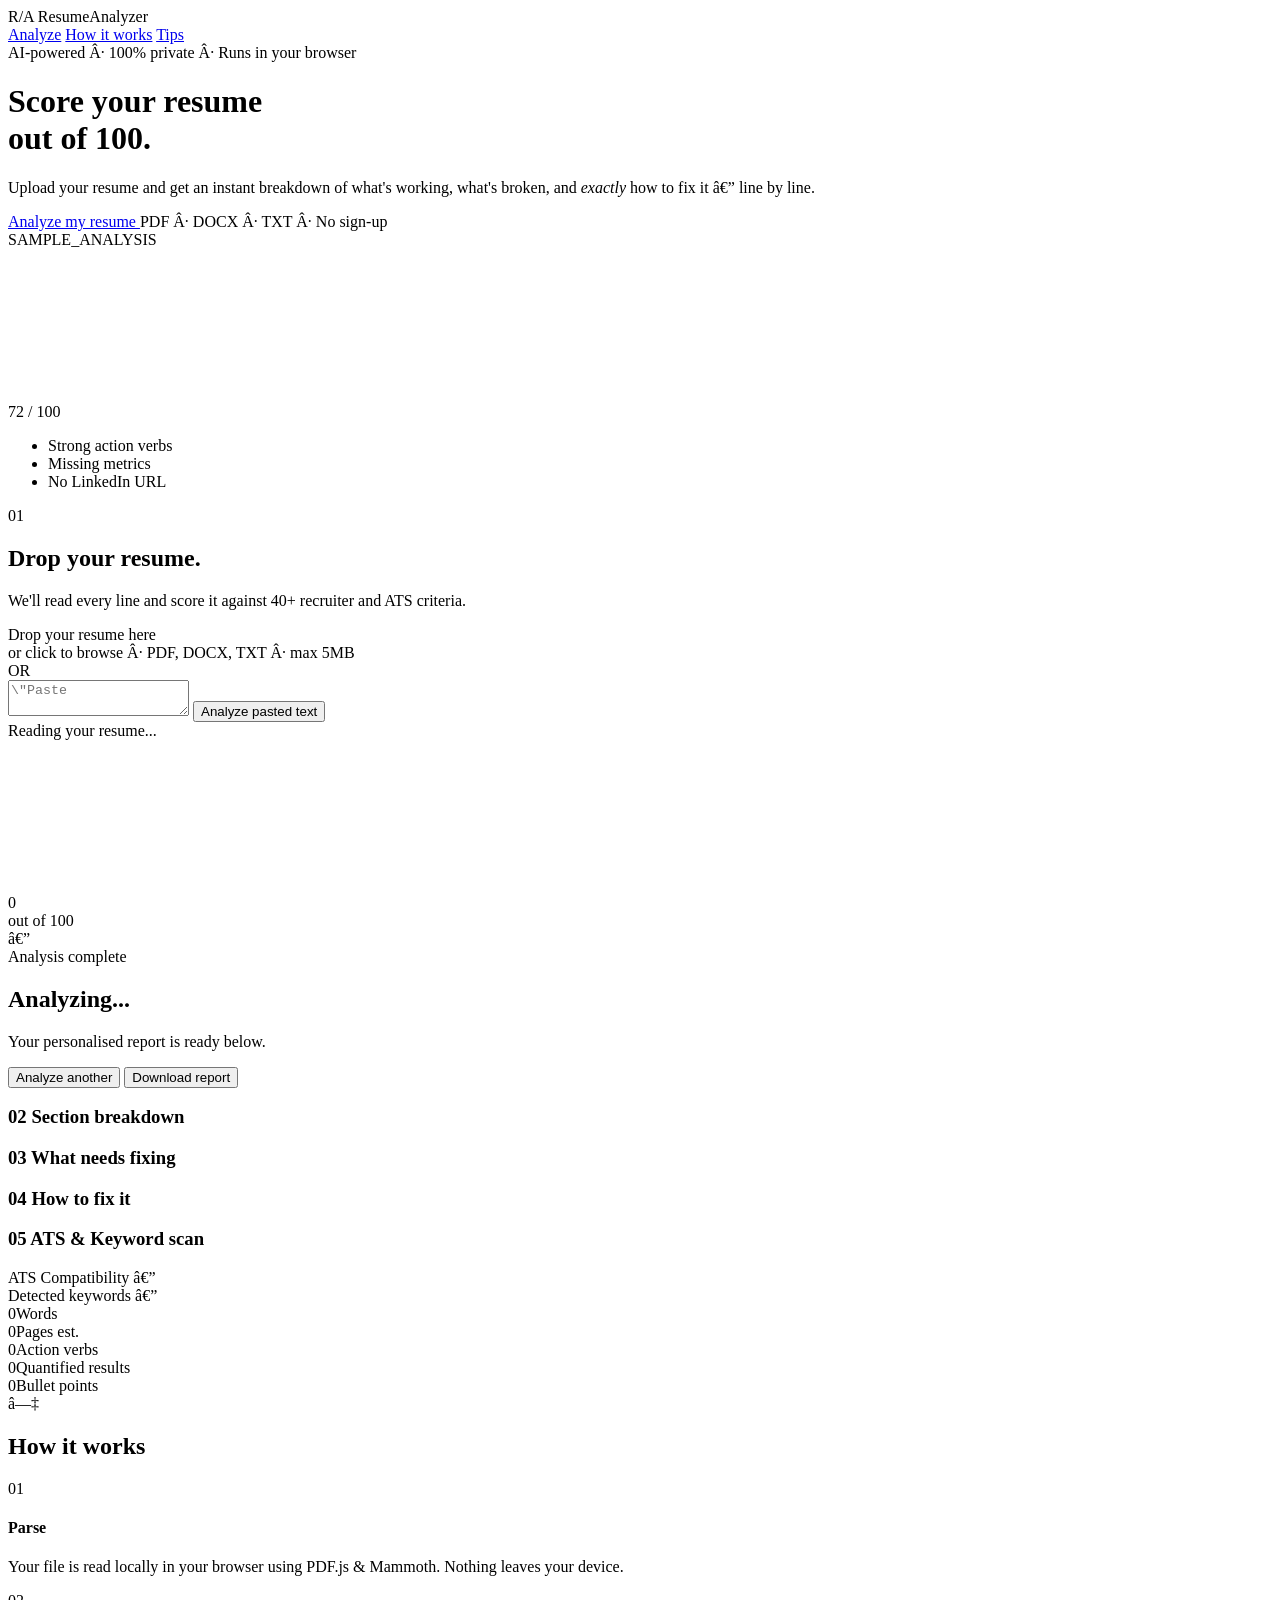
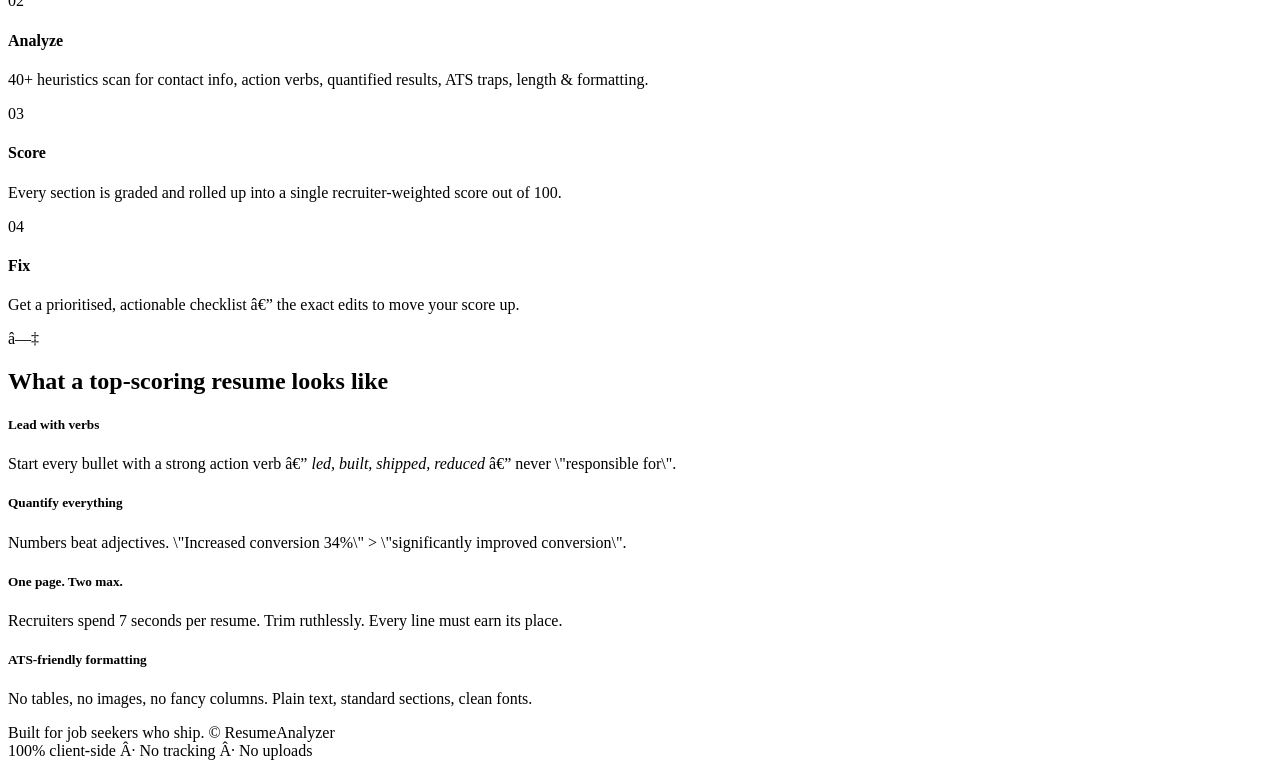
==== resume.html @ bc16a766 "Initial commit" ====
<!DOCTYPE html>
<html lang=\"en\">
<head>
  <meta charset=\"UTF-8\" />
  <meta name=\"viewport\" content=\"width=device-width, initial-scale=1.0\" />
  <title>AI Resume Analyzer — Get Your Score Out of 100</title>
  <link rel=\"stylesheet\" href=\"style.css\" />
  <link href=\"https://fonts.googleapis.com/css2?family=Fraunces:wght@400;600;800;900&family=JetBrains+Mono:wght@400;500&family=Inter:wght@400;500;600;700&display=swap\" rel=\"stylesheet\">
  <link rel=\"stylesheet\" href=\"https://cdnjs.cloudflare.com/ajax/libs/font-awesome/6.5.0/css/all.min.css\" />

  <!-- PDF.js for PDF parsing -->
  <script src=\"https://cdnjs.cloudflare.com/ajax/libs/pdf.js/3.11.174/pdf.min.js\"></script>
  <!-- Mammoth for DOCX parsing -->
  <script src=\"https://cdnjs.cloudflare.com/ajax/libs/mammoth/1.6.0/mammoth.browser.min.js\"></script>
</head>
<body>
  <div class=\"grain\"></div>

  <!-- NAV -->
  <nav class=\"nav\">
    <div class=\"nav-brand\">
      <span class=\"brand-mark\">R/A</span>
      <span class=\"brand-text\">Resume<span class=\"accent\">Analyzer</span></span>
    </div>
    <div class=\"nav-links\">
      <a href=\"#analyzer\">Analyze</a>
      <a href=\"#how\">How it works</a>
      <a href=\"#tips\">Tips</a>
    </div>
  </nav>

  <!-- HERO -->
  <header class=\"hero\">
    <div class=\"hero-left\">
      <div class=\"tag\">
        <span class=\"dot\"></span> AI-powered · 100% private · Runs in your browser
      </div>
      <h1 class=\"hero-title\">
        Score your resume<br/>
        <span class=\"italic\">out of</span> <span class=\"score-glyph\">100</span>.
      </h1>
      <p class=\"hero-sub\">
        Upload your resume and get an instant breakdown of what's working, what's broken,
        and <em>exactly</em> how to fix it — line by line.
      </p>
      <div class=\"hero-cta\">
        <a href=\"#analyzer\" class=\"btn-primary\" data-testid=\"hero-cta-analyze\">
          Analyze my resume <i class=\"fa-solid fa-arrow-right-long\"></i>
        </a>
        <span class=\"cta-meta\">PDF · DOCX · TXT · No sign-up</span>
      </div>
    </div>

    <div class=\"hero-right\">
      <div class=\"score-card\">
        <div class=\"score-card-header\">
          <span>SAMPLE_ANALYSIS</span>
          <span class=\"live-dot\"></span>
        </div>
        <div class=\"score-ring-wrap\">
          <svg viewBox=\"0 0 120 120\" class=\"score-ring-svg\">
            <circle cx=\"60\" cy=\"60\" r=\"52\" class=\"ring-bg\"/>
            <circle cx=\"60\" cy=\"60\" r=\"52\" class=\"ring-fg\" style=\"stroke-dashoffset: 90;\"/>
          </svg>
          <div class=\"score-ring-center\">
            <span class=\"ring-num\">72</span>
            <span class=\"ring-lbl\">/ 100</span>
          </div>
        </div>
        <ul class=\"score-preview\">
          <li><i class=\"fa-solid fa-circle-check ok\"></i> Strong action verbs</li>
          <li><i class=\"fa-solid fa-triangle-exclamation warn\"></i> Missing metrics</li>
          <li><i class=\"fa-solid fa-circle-xmark bad\"></i> No LinkedIn URL</li>
        </ul>
      </div>
    </div>
  </header>

  <!-- ANALYZER -->
  <section id=\"analyzer\" class=\"analyzer\">
    <div class=\"section-head\">
      <span class=\"section-num\">01</span>
      <h2>Drop your resume.</h2>
      <p>We'll read every line and score it against 40+ recruiter and ATS criteria.</p>
    </div>

    <div id=\"uploadCard\" class=\"upload-card\" data-testid=\"upload-card\">
      <input type=\"file\" id=\"fileInput\" accept=\".pdf,.docx,.txt\" hidden data-testid=\"file-input\" />
      <label for=\"fileInput\" class=\"upload-drop\" id=\"dropZone\" data-testid=\"drop-zone\">
        <div class=\"upload-icon\"><i class=\"fa-solid fa-cloud-arrow-up\"></i></div>
        <div class=\"upload-title\">Drop your resume here</div>
        <div class=\"upload-sub\">or <span class=\"link\">click to browse</span> · PDF, DOCX, TXT · max 5MB</div>
      </label>

      <div class=\"or-divider\"><span>OR</span></div>

      <div class=\"paste-area\">
        <textarea id=\"pasteInput\" placeholder=\"Paste your resume text here...\" data-testid=\"paste-input\"></textarea>
        <button id=\"analyzePasteBtn\" class=\"btn-secondary\" data-testid=\"analyze-paste-btn\">
          <i class=\"fa-solid fa-wand-magic-sparkles\"></i> Analyze pasted text
        </button>
      </div>
    </div>

    <!-- LOADING STATE -->
    <div id=\"loadingCard\" class=\"loading-card hidden\" data-testid=\"loading-card\">
      <div class=\"loader-scan\">
        <div class=\"scan-line\"></div>
        <div class=\"scan-doc\">
          <div class=\"doc-line\" style=\"width: 60%\"></div>
          <div class=\"doc-line\" style=\"width: 90%\"></div>
          <div class=\"doc-line\" style=\"width: 75%\"></div>
          <div class=\"doc-line\" style=\"width: 85%\"></div>
          <div class=\"doc-line\" style=\"width: 50%\"></div>
          <div class=\"doc-line\" style=\"width: 70%\"></div>
        </div>
      </div>
      <div class=\"loading-text\" id=\"loadingText\">Reading your resume...</div>
    </div>

    <!-- RESULTS -->
    <div id=\"results\" class=\"results hidden\" data-testid=\"results\">
      <!-- Overall Score -->
      <div class=\"result-hero\">
        <div class=\"big-score-wrap\">
          <svg viewBox=\"0 0 200 200\" class=\"big-score-svg\">
            <circle cx=\"100\" cy=\"100\" r=\"88\" class=\"big-ring-bg\"/>
            <circle cx=\"100\" cy=\"100\" r=\"88\" class=\"big-ring-fg\" id=\"bigRingFg\"/>
          </svg>
          <div class=\"big-score-center\">
            <div class=\"big-score-num\" id=\"overallScore\" data-testid=\"overall-score\">0</div>
            <div class=\"big-score-lbl\">out of 100</div>
            <div class=\"big-score-grade\" id=\"overallGrade\">—</div>
          </div>
        </div>
        <div class=\"result-hero-text\">
          <div class=\"tag alt\"><span class=\"dot\"></span> Analysis complete</div>
          <h2 id=\"verdictTitle\">Analyzing...</h2>
          <p id=\"verdictSub\">Your personalised report is ready below.</p>
          <div class=\"result-actions\">
            <button id=\"restartBtn\" class=\"btn-ghost\" data-testid=\"restart-btn\">
              <i class=\"fa-solid fa-rotate-left\"></i> Analyze another
            </button>
            <button id=\"downloadBtn\" class=\"btn-secondary\" data-testid=\"download-btn\">
              <i class=\"fa-solid fa-download\"></i> Download report
            </button>
          </div>
        </div>
      </div>

      <!-- Section Breakdown -->
      <div class=\"breakdown\">
        <h3 class=\"block-title\"><span class=\"block-num\">02</span> Section breakdown</h3>
        <div class=\"section-grid\" id=\"sectionGrid\" data-testid=\"section-grid\"></div>
      </div>

      <!-- Issues + Fixes -->
      <div class=\"two-col\">
        <div class=\"col-issues\">
          <h3 class=\"block-title\"><span class=\"block-num\">03</span> What needs fixing</h3>
          <div id=\"issuesList\" class=\"issue-list\" data-testid=\"issues-list\"></div>
        </div>
        <div class=\"col-fixes\">
          <h3 class=\"block-title\"><span class=\"block-num\">04</span> How to fix it</h3>
          <div id=\"fixesList\" class=\"fix-list\" data-testid=\"fixes-list\"></div>
        </div>
      </div>

      <!-- Keyword & ATS -->
      <div class=\"ats-block\">
        <h3 class=\"block-title\"><span class=\"block-num\">05</span> ATS &amp; Keyword scan</h3>
        <div class=\"ats-grid\">
          <div class=\"ats-card\">
            <div class=\"ats-card-head\">
              <i class=\"fa-solid fa-robot\"></i>
              <span>ATS Compatibility</span>
              <span class=\"ats-score\" id=\"atsScore\">—</span>
            </div>
            <div id=\"atsList\"></div>
          </div>
          <div class=\"ats-card\">
            <div class=\"ats-card-head\">
              <i class=\"fa-solid fa-key\"></i>
              <span>Detected keywords</span>
              <span class=\"ats-score\" id=\"keywordCount\">—</span>
            </div>
            <div id=\"keywordCloud\" class=\"keyword-cloud\"></div>
          </div>
        </div>
      </div>

      <!-- Stats strip -->
      <div class=\"stats-strip\">
        <div class=\"stat\"><span class=\"stat-num\" id=\"statWords\">0</span><span class=\"stat-lbl\">Words</span></div>
        <div class=\"stat\"><span class=\"stat-num\" id=\"statPages\">0</span><span class=\"stat-lbl\">Pages est.</span></div>
        <div class=\"stat\"><span class=\"stat-num\" id=\"statVerbs\">0</span><span class=\"stat-lbl\">Action verbs</span></div>
        <div class=\"stat\"><span class=\"stat-num\" id=\"statMetrics\">0</span><span class=\"stat-lbl\">Quantified results</span></div>
        <div class=\"stat\"><span class=\"stat-num\" id=\"statBullets\">0</span><span class=\"stat-lbl\">Bullet points</span></div>
      </div>
    </div>
  </section>

  <!-- HOW IT WORKS -->
  <section id=\"how\" class=\"how\">
    <div class=\"section-head\">
      <span class=\"section-num\">◇</span>
      <h2>How it works</h2>
    </div>
    <div class=\"how-grid\">
      <div class=\"how-item\">
        <div class=\"how-num\">01</div>
        <h4>Parse</h4>
        <p>Your file is read locally in your browser using PDF.js &amp; Mammoth. Nothing leaves your device.</p>
      </div>
      <div class=\"how-item\">
        <div class=\"how-num\">02</div>
        <h4>Analyze</h4>
        <p>40+ heuristics scan for contact info, action verbs, quantified results, ATS traps, length &amp; formatting.</p>
      </div>
      <div class=\"how-item\">
        <div class=\"how-num\">03</div>
        <h4>Score</h4>
        <p>Every section is graded and rolled up into a single recruiter-weighted score out of 100.</p>
      </div>
      <div class=\"how-item\">
        <div class=\"how-num\">04</div>
        <h4>Fix</h4>
        <p>Get a prioritised, actionable checklist — the exact edits to move your score up.</p>
      </div>
    </div>
  </section>

  <!-- TIPS -->
  <section id=\"tips\" class=\"tips\">
    <div class=\"section-head\">
      <span class=\"section-num\">◇</span>
      <h2>What a top-scoring resume looks like</h2>
    </div>
    <div class=\"tips-grid\">
      <div class=\"tip\">
        <i class=\"fa-solid fa-bolt\"></i>
        <h5>Lead with verbs</h5>
        <p>Start every bullet with a strong action verb — <em>led, built, shipped, reduced</em> — never \"responsible for\".</p>
      </div>
      <div class=\"tip\">
        <i class=\"fa-solid fa-chart-line\"></i>
        <h5>Quantify everything</h5>
        <p>Numbers beat adjectives. \"Increased conversion 34%\" &gt; \"significantly improved conversion\".</p>
      </div>
      <div class=\"tip\">
        <i class=\"fa-solid fa-ruler-horizontal\"></i>
        <h5>One page. Two max.</h5>
        <p>Recruiters spend 7 seconds per resume. Trim ruthlessly. Every line must earn its place.</p>
      </div>
      <div class=\"tip\">
        <i class=\"fa-solid fa-robot\"></i>
        <h5>ATS-friendly formatting</h5>
        <p>No tables, no images, no fancy columns. Plain text, standard sections, clean fonts.</p>
      </div>
    </div>
  </section>

  <footer class=\"footer\">
    <div>Built for job seekers who ship. &copy; ResumeAnalyzer</div>
    <div class=\"footer-meta\">100% client-side · No tracking · No uploads</div>
  </footer>

  <script src=\"script.js\"></script>
</body>
</html>
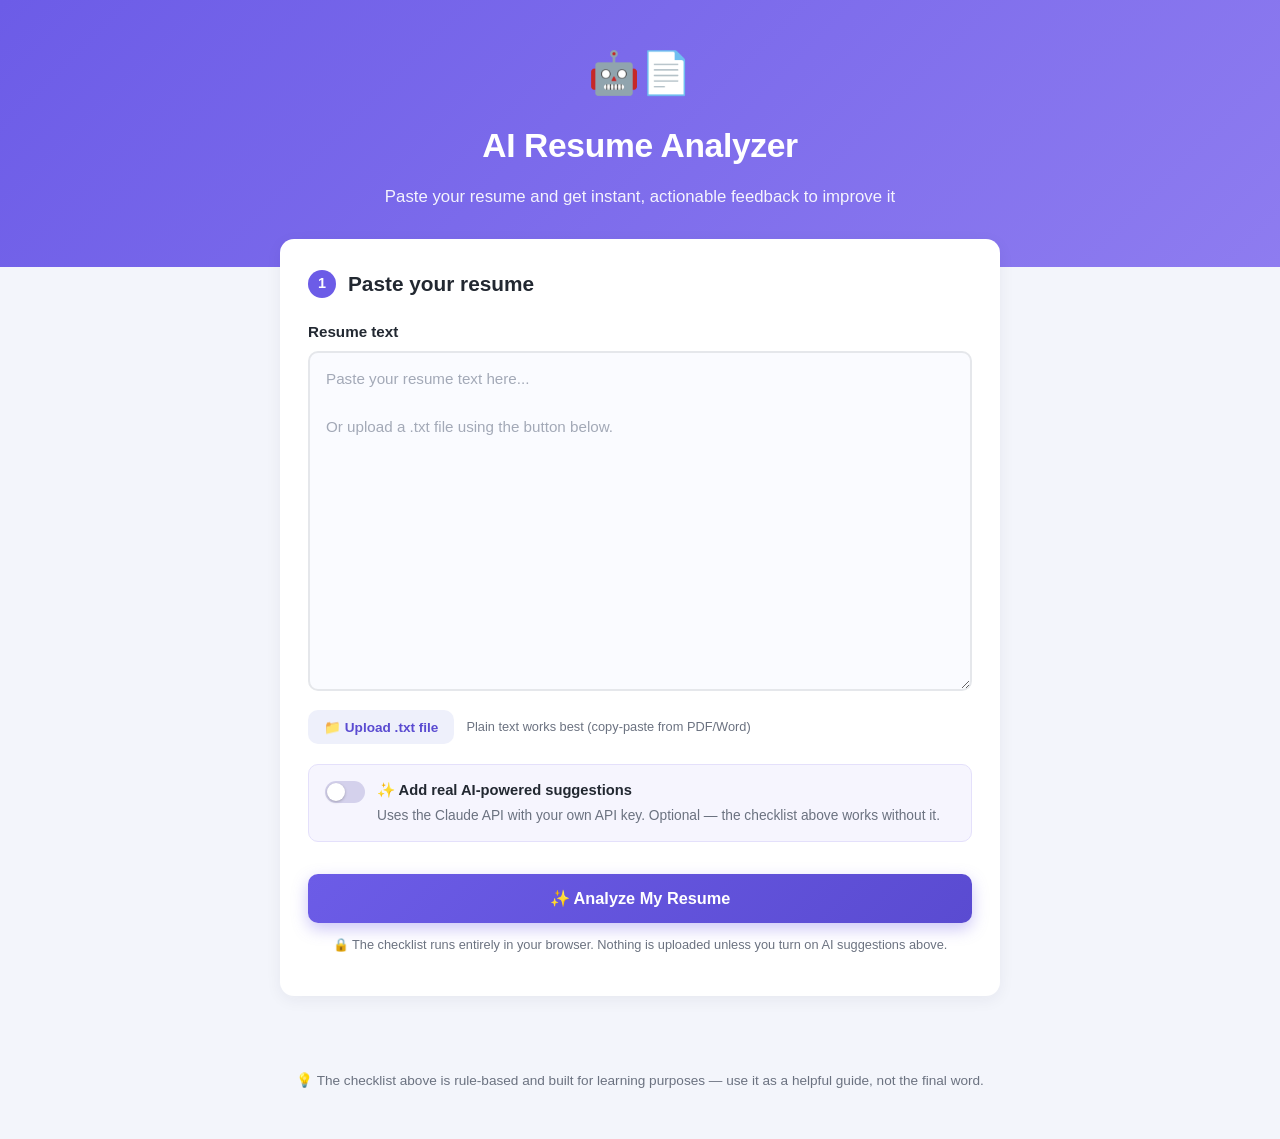
==== commit 7232ab98: "Added project structure" ====
--- a/resume.html
+++ b/resume.html
@@ -1,270 +1,125 @@
 <!DOCTYPE html>
-<html lang=\"en\">
+<html lang="en">
 <head>
-  <meta charset=\"UTF-8\" />
-  <meta name=\"viewport\" content=\"width=device-width, initial-scale=1.0\" />
-  <title>AI Resume Analyzer — Get Your Score Out of 100</title>
-  <link rel=\"stylesheet\" href=\"style.css\" />
-  <link href=\"https://fonts.googleapis.com/css2?family=Fraunces:wght@400;600;800;900&family=JetBrains+Mono:wght@400;500&family=Inter:wght@400;500;600;700&display=swap\" rel=\"stylesheet\">
-  <link rel=\"stylesheet\" href=\"https://cdnjs.cloudflare.com/ajax/libs/font-awesome/6.5.0/css/all.min.css\" />
-
-  <!-- PDF.js for PDF parsing -->
-  <script src=\"https://cdnjs.cloudflare.com/ajax/libs/pdf.js/3.11.174/pdf.min.js\"></script>
-  <!-- Mammoth for DOCX parsing -->
-  <script src=\"https://cdnjs.cloudflare.com/ajax/libs/mammoth/1.6.0/mammoth.browser.min.js\"></script>
+<meta charset="UTF-8">
+<meta name="viewport" content="width=device-width, initial-scale=1.0">
+<title>AI Resume Analyzer</title>
+<link rel="stylesheet" href="resume.css">
 </head>
 <body>
-  <div class=\"grain\"></div>
 
-  <!-- NAV -->
-  <nav class=\"nav\">
-    <div class=\"nav-brand\">
-      <span class=\"brand-mark\">R/A</span>
-      <span class=\"brand-text\">Resume<span class=\"accent\">Analyzer</span></span>
-    </div>
-    <div class=\"nav-links\">
-      <a href=\"#analyzer\">Analyze</a>
-      <a href=\"#how\">How it works</a>
-      <a href=\"#tips\">Tips</a>
-    </div>
-  </nav>
-
-  <!-- HERO -->
-  <header class=\"hero\">
-    <div class=\"hero-left\">
-      <div class=\"tag\">
-        <span class=\"dot\"></span> AI-powered · 100% private · Runs in your browser
-      </div>
-      <h1 class=\"hero-title\">
-        Score your resume<br/>
-        <span class=\"italic\">out of</span> <span class=\"score-glyph\">100</span>.
-      </h1>
-      <p class=\"hero-sub\">
-        Upload your resume and get an instant breakdown of what's working, what's broken,
-        and <em>exactly</em> how to fix it — line by line.
-      </p>
-      <div class=\"hero-cta\">
-        <a href=\"#analyzer\" class=\"btn-primary\" data-testid=\"hero-cta-analyze\">
-          Analyze my resume <i class=\"fa-solid fa-arrow-right-long\"></i>
-        </a>
-        <span class=\"cta-meta\">PDF · DOCX · TXT · No sign-up</span>
-      </div>
-    </div>
-
-    <div class=\"hero-right\">
-      <div class=\"score-card\">
-        <div class=\"score-card-header\">
-          <span>SAMPLE_ANALYSIS</span>
-          <span class=\"live-dot\"></span>
-        </div>
-        <div class=\"score-ring-wrap\">
-          <svg viewBox=\"0 0 120 120\" class=\"score-ring-svg\">
-            <circle cx=\"60\" cy=\"60\" r=\"52\" class=\"ring-bg\"/>
-            <circle cx=\"60\" cy=\"60\" r=\"52\" class=\"ring-fg\" style=\"stroke-dashoffset: 90;\"/>
-          </svg>
-          <div class=\"score-ring-center\">
-            <span class=\"ring-num\">72</span>
-            <span class=\"ring-lbl\">/ 100</span>
-          </div>
-        </div>
-        <ul class=\"score-preview\">
-          <li><i class=\"fa-solid fa-circle-check ok\"></i> Strong action verbs</li>
-          <li><i class=\"fa-solid fa-triangle-exclamation warn\"></i> Missing metrics</li>
-          <li><i class=\"fa-solid fa-circle-xmark bad\"></i> No LinkedIn URL</li>
-        </ul>
-      </div>
+  <header class="hero">
+    <div class="hero__inner">
+      <div class="hero__icon">🤖📄</div>
+      <h1>AI Resume Analyzer</h1>
+      <p>Paste your resume and get instant, actionable feedback to improve it</p>
     </div>
   </header>
 
-  <!-- ANALYZER -->
-  <section id=\"analyzer\" class=\"analyzer\">
-    <div class=\"section-head\">
-      <span class=\"section-num\">01</span>
-      <h2>Drop your resume.</h2>
-      <p>We'll read every line and score it against 40+ recruiter and ATS criteria.</p>
-    </div>
+  <main class="container">
 
-    <div id=\"uploadCard\" class=\"upload-card\" data-testid=\"upload-card\">
-      <input type=\"file\" id=\"fileInput\" accept=\".pdf,.docx,.txt\" hidden data-testid=\"file-input\" />
-      <label for=\"fileInput\" class=\"upload-drop\" id=\"dropZone\" data-testid=\"drop-zone\">
-        <div class=\"upload-icon\"><i class=\"fa-solid fa-cloud-arrow-up\"></i></div>
-        <div class=\"upload-title\">Drop your resume here</div>
-        <div class=\"upload-sub\">or <span class=\"link\">click to browse</span> · PDF, DOCX, TXT · max 5MB</div>
-      </label>
+    <!-- SCREEN 1: input -->
+    <section class="card screen" id="inputScreen" aria-labelledby="inputTitle">
+      <h2 id="inputTitle"><span class="step">1</span> Paste your resume</h2>
 
-      <div class=\"or-divider\"><span>OR</span></div>
+      <div class="field field--resume">
+        <label for="resumeInput">Resume text</label>
+        <textarea id="resumeInput" placeholder="Paste your resume text here...
 
-      <div class=\"paste-area\">
-        <textarea id=\"pasteInput\" placeholder=\"Paste your resume text here...\" data-testid=\"paste-input\"></textarea>
-        <button id=\"analyzePasteBtn\" class=\"btn-secondary\" data-testid=\"analyze-paste-btn\">
-          <i class=\"fa-solid fa-wand-magic-sparkles\"></i> Analyze pasted text
-        </button>
-      </div>
-    </div>
-
-    <!-- LOADING STATE -->
-    <div id=\"loadingCard\" class=\"loading-card hidden\" data-testid=\"loading-card\">
-      <div class=\"loader-scan\">
-        <div class=\"scan-line\"></div>
-        <div class=\"scan-doc\">
-          <div class=\"doc-line\" style=\"width: 60%\"></div>
-          <div class=\"doc-line\" style=\"width: 90%\"></div>
-          <div class=\"doc-line\" style=\"width: 75%\"></div>
-          <div class=\"doc-line\" style=\"width: 85%\"></div>
-          <div class=\"doc-line\" style=\"width: 50%\"></div>
-          <div class=\"doc-line\" style=\"width: 70%\"></div>
-        </div>
-      </div>
-      <div class=\"loading-text\" id=\"loadingText\">Reading your resume...</div>
-    </div>
-
-    <!-- RESULTS -->
-    <div id=\"results\" class=\"results hidden\" data-testid=\"results\">
-      <!-- Overall Score -->
-      <div class=\"result-hero\">
-        <div class=\"big-score-wrap\">
-          <svg viewBox=\"0 0 200 200\" class=\"big-score-svg\">
-            <circle cx=\"100\" cy=\"100\" r=\"88\" class=\"big-ring-bg\"/>
-            <circle cx=\"100\" cy=\"100\" r=\"88\" class=\"big-ring-fg\" id=\"bigRingFg\"/>
-          </svg>
-          <div class=\"big-score-center\">
-            <div class=\"big-score-num\" id=\"overallScore\" data-testid=\"overall-score\">0</div>
-            <div class=\"big-score-lbl\">out of 100</div>
-            <div class=\"big-score-grade\" id=\"overallGrade\">—</div>
-          </div>
-        </div>
-        <div class=\"result-hero-text\">
-          <div class=\"tag alt\"><span class=\"dot\"></span> Analysis complete</div>
-          <h2 id=\"verdictTitle\">Analyzing...</h2>
-          <p id=\"verdictSub\">Your personalised report is ready below.</p>
-          <div class=\"result-actions\">
-            <button id=\"restartBtn\" class=\"btn-ghost\" data-testid=\"restart-btn\">
-              <i class=\"fa-solid fa-rotate-left\"></i> Analyze another
-            </button>
-            <button id=\"downloadBtn\" class=\"btn-secondary\" data-testid=\"download-btn\">
-              <i class=\"fa-solid fa-download\"></i> Download report
-            </button>
-          </div>
+Or upload a .txt file using the button below."></textarea>
+        <div class="upload-row">
+          <input type="file" id="fileInput" accept=".txt" hidden>
+          <button class="btn btn--secondary" id="uploadBtn" type="button">📁 Upload .txt file</button>
+          <span class="upload-row__hint">Plain text works best (copy-paste from PDF/Word)</span>
         </div>
       </div>
 
-      <!-- Section Breakdown -->
-      <div class=\"breakdown\">
-        <h3 class=\"block-title\"><span class=\"block-num\">02</span> Section breakdown</h3>
-        <div class=\"section-grid\" id=\"sectionGrid\" data-testid=\"section-grid\"></div>
-      </div>
-
-      <!-- Issues + Fixes -->
-      <div class=\"two-col\">
-        <div class=\"col-issues\">
-          <h3 class=\"block-title\"><span class=\"block-num\">03</span> What needs fixing</h3>
-          <div id=\"issuesList\" class=\"issue-list\" data-testid=\"issues-list\"></div>
-        </div>
-        <div class=\"col-fixes\">
-          <h3 class=\"block-title\"><span class=\"block-num\">04</span> How to fix it</h3>
-          <div id=\"fixesList\" class=\"fix-list\" data-testid=\"fixes-list\"></div>
+      <!-- Optional real AI add-on -->
+      <div class="ai-toggle">
+        <label class="switch">
+          <input type="checkbox" id="aiToggle">
+          <span class="switch__track"><span class="switch__thumb"></span></span>
+        </label>
+        <div class="ai-toggle__text">
+          <b>✨ Add real AI-powered suggestions</b>
+          <span>Uses the Claude API with your own API key. Optional — the checklist above works without it.</span>
         </div>
       </div>
 
-      <!-- Keyword & ATS -->
-      <div class=\"ats-block\">
-        <h3 class=\"block-title\"><span class=\"block-num\">05</span> ATS &amp; Keyword scan</h3>
-        <div class=\"ats-grid\">
-          <div class=\"ats-card\">
-            <div class=\"ats-card-head\">
-              <i class=\"fa-solid fa-robot\"></i>
-              <span>ATS Compatibility</span>
-              <span class=\"ats-score\" id=\"atsScore\">—</span>
+      <div class="ai-key-box" id="aiKeyBox" hidden>
+        <label for="apiKeyInput">Anthropic API key</label>
+        <input type="password" id="apiKeyInput" placeholder="sk-ant-...">
+        <p class="ai-key-box__warning">
+          ⚠️ This calls the Claude API directly from your browser, which exposes the key to
+          anyone using this page. Fine for testing on your own machine — never use a real key
+          on a page you share publicly. Get a key at
+          <a href="https://console.anthropic.com/" target="_blank" rel="noopener">console.anthropic.com</a>.
+        </p>
+      </div>
+
+      <button class="btn btn--primary" id="analyzeBtn" type="button">✨ Analyze My Resume</button>
+      <p class="disclaimer">🔒 The checklist runs entirely in your browser. Nothing is uploaded unless you turn on AI suggestions above.</p>
+    </section>
+
+    <!-- SCREEN 2: results -->
+    <section class="card screen" id="resultsScreen" hidden aria-labelledby="resultsTitle">
+      <div class="results-header">
+        <h2 id="resultsTitle"><span class="step">2</span> Your results</h2>
+        <button class="btn btn--secondary" id="backBtn" type="button">← Back to edit</button>
+      </div>
+
+      <div class="results">
+
+        <div class="score-block">
+          <div class="score-dial">
+            <svg viewBox="0 0 120 120" class="score-dial__svg">
+              <circle cx="60" cy="60" r="52" class="score-dial__track"/>
+              <circle cx="60" cy="60" r="52" class="score-dial__fill" id="scoreArc"/>
+            </svg>
+            <div class="score-dial__num">
+              <span id="scoreNum">0</span>
+              <small>/100</small>
             </div>
-            <div id=\"atsList\"></div>
           </div>
-          <div class=\"ats-card\">
-            <div class=\"ats-card-head\">
-              <i class=\"fa-solid fa-key\"></i>
-              <span>Detected keywords</span>
-              <span class=\"ats-score\" id=\"keywordCount\">—</span>
-            </div>
-            <div id=\"keywordCloud\" class=\"keyword-cloud\"></div>
+          <div class="score-block__text">
+            <div class="score-block__verdict" id="scoreVerdict">—</div>
+            <div class="score-block__sub" id="scoreSub"></div>
           </div>
         </div>
+
+        <div class="ledger" id="ledger"></div>
+
+        <div class="marked-copy">
+          <div class="marked-copy__label">📌 Highlighted Resume</div>
+          <div class="marked-copy__legend">
+            <span><i class="dot dot--strong"></i>Strong verb</span>
+            <span><i class="dot dot--weak"></i>Weak phrasing</span>
+            <span><i class="dot dot--num"></i>Quantified result</span>
+          </div>
+          <div class="marked-copy__page" id="markedCopy"></div>
+        </div>
+
+        <div class="notes" id="notesList"></div>
+
+        <!-- AI suggestions block, only shown if the user enabled it -->
+        <div class="ai-block" id="aiBlock" hidden>
+          <div class="ai-block__label">🤖 AI-Powered Suggestions <span>(via Claude API)</span></div>
+          <div class="ai-block__body" id="aiBody">
+            <div class="ai-loading" id="aiLoading">
+              <span class="spinner"></span> Asking Claude for personalized feedback...
+            </div>
+          </div>
+        </div>
+
       </div>
+    </section>
 
-      <!-- Stats strip -->
-      <div class=\"stats-strip\">
-        <div class=\"stat\"><span class=\"stat-num\" id=\"statWords\">0</span><span class=\"stat-lbl\">Words</span></div>
-        <div class=\"stat\"><span class=\"stat-num\" id=\"statPages\">0</span><span class=\"stat-lbl\">Pages est.</span></div>
-        <div class=\"stat\"><span class=\"stat-num\" id=\"statVerbs\">0</span><span class=\"stat-lbl\">Action verbs</span></div>
-        <div class=\"stat\"><span class=\"stat-num\" id=\"statMetrics\">0</span><span class=\"stat-lbl\">Quantified results</span></div>
-        <div class=\"stat\"><span class=\"stat-num\" id=\"statBullets\">0</span><span class=\"stat-lbl\">Bullet points</span></div>
-      </div>
-    </div>
-  </section>
+  </main>
 
-  <!-- HOW IT WORKS -->
-  <section id=\"how\" class=\"how\">
-    <div class=\"section-head\">
-      <span class=\"section-num\">◇</span>
-      <h2>How it works</h2>
-    </div>
-    <div class=\"how-grid\">
-      <div class=\"how-item\">
-        <div class=\"how-num\">01</div>
-        <h4>Parse</h4>
-        <p>Your file is read locally in your browser using PDF.js &amp; Mammoth. Nothing leaves your device.</p>
-      </div>
-      <div class=\"how-item\">
-        <div class=\"how-num\">02</div>
-        <h4>Analyze</h4>
-        <p>40+ heuristics scan for contact info, action verbs, quantified results, ATS traps, length &amp; formatting.</p>
-      </div>
-      <div class=\"how-item\">
-        <div class=\"how-num\">03</div>
-        <h4>Score</h4>
-        <p>Every section is graded and rolled up into a single recruiter-weighted score out of 100.</p>
-      </div>
-      <div class=\"how-item\">
-        <div class=\"how-num\">04</div>
-        <h4>Fix</h4>
-        <p>Get a prioritised, actionable checklist — the exact edits to move your score up.</p>
-      </div>
-    </div>
-  </section>
-
-  <!-- TIPS -->
-  <section id=\"tips\" class=\"tips\">
-    <div class=\"section-head\">
-      <span class=\"section-num\">◇</span>
-      <h2>What a top-scoring resume looks like</h2>
-    </div>
-    <div class=\"tips-grid\">
-      <div class=\"tip\">
-        <i class=\"fa-solid fa-bolt\"></i>
-        <h5>Lead with verbs</h5>
-        <p>Start every bullet with a strong action verb — <em>led, built, shipped, reduced</em> — never \"responsible for\".</p>
-      </div>
-      <div class=\"tip\">
-        <i class=\"fa-solid fa-chart-line\"></i>
-        <h5>Quantify everything</h5>
-        <p>Numbers beat adjectives. \"Increased conversion 34%\" &gt; \"significantly improved conversion\".</p>
-      </div>
-      <div class=\"tip\">
-        <i class=\"fa-solid fa-ruler-horizontal\"></i>
-        <h5>One page. Two max.</h5>
-        <p>Recruiters spend 7 seconds per resume. Trim ruthlessly. Every line must earn its place.</p>
-      </div>
-      <div class=\"tip\">
-        <i class=\"fa-solid fa-robot\"></i>
-        <h5>ATS-friendly formatting</h5>
-        <p>No tables, no images, no fancy columns. Plain text, standard sections, clean fonts.</p>
-      </div>
-    </div>
-  </section>
-
-  <footer class=\"footer\">
-    <div>Built for job seekers who ship. &copy; ResumeAnalyzer</div>
-    <div class=\"footer-meta\">100% client-side · No tracking · No uploads</div>
+  <footer class="footer">
+    <p>💡 The checklist above is rule-based and built for learning purposes — use it as a helpful guide, not the final word.</p>
   </footer>
 
-  <script src=\"script.js\"></script>
+<script src="resume.js"></script>
 </body>
 </html>
--- a/resume.css
+++ b/resume.css
@@ -0,0 +1,478 @@
+:root{
+  --bg: #f3f5fb;
+  --card: #ffffff;
+  --text: #222831;
+  --text-light: #6b7280;
+  --border: #e5e7eb;
+
+  --primary: #6c5ce7;
+  --primary-dark: #5a4bd1;
+  --accent-yellow: #ffd93d;
+
+  --good: #00b894;
+  --warn: #f0932b;
+  --bad: #eb4d4b;
+
+  --font: -apple-system, BlinkMacSystemFont, "Segoe UI", Roboto, Helvetica, Arial, sans-serif;
+
+  --radius: 14px;
+  --shadow: 0 4px 16px rgba(30, 30, 60, 0.06);
+
+  --space-xs: 6px;
+  --space-sm: 12px;
+  --space-md: 20px;
+  --space-lg: 28px;
+  --space-xl: 40px;
+}
+
+*{box-sizing:border-box;}
+
+body{
+  margin:0;
+  background:var(--bg);
+  color:var(--text);
+  font-family:var(--font);
+  line-height:1.6;
+}
+
+/* ===== Hero header ===== */
+.hero{
+  background: linear-gradient(135deg, var(--primary) 0%, #8e7cf0 100%);
+  padding: var(--space-xl) var(--space-md) 56px;
+  text-align:center;
+  color:#fff;
+}
+.hero__inner{max-width:640px; margin:0 auto;}
+.hero__icon{font-size:2.6rem; margin-bottom:var(--space-sm);}
+.hero h1{
+  font-weight:700;
+  font-size:2.1rem;
+  margin:0 0 var(--space-sm);
+  letter-spacing:-0.01em;
+}
+.hero p{
+  margin:0;
+  font-size:1.05rem;
+  opacity:0.92;
+  font-weight:500;
+}
+
+/* ===== Layout: single centered column, one screen visible at a time ===== */
+.container{
+  max-width:760px;
+  margin:-28px auto 0;
+  padding:0 var(--space-md) var(--space-xl);
+}
+
+.card{
+  background:var(--card);
+  border-radius:var(--radius);
+  box-shadow:var(--shadow);
+  padding:var(--space-lg);
+}
+.card h2{
+  font-size:1.3rem;
+  font-weight:700;
+  margin:0 0 var(--space-md);
+  display:flex;
+  align-items:center;
+  gap:var(--space-sm);
+}
+.step{
+  display:inline-flex;
+  align-items:center;
+  justify-content:center;
+  width:28px;height:28px;
+  border-radius:50%;
+  background:var(--primary);
+  color:#fff;
+  font-size:0.9rem;
+  font-weight:700;
+  flex-shrink:0;
+}
+
+.results-header{
+  display:flex;
+  align-items:center;
+  justify-content:space-between;
+  gap:var(--space-sm);
+  margin-bottom:var(--space-md);
+  flex-wrap:wrap;
+}
+.results-header h2{margin:0;}
+
+/* Simple fade-in when a screen appears */
+.screen{animation: fadeIn 0.25s ease;}
+@keyframes fadeIn{
+  from{opacity:0; transform:translateY(6px);}
+  to{opacity:1; transform:translateY(0);}
+}
+
+/* ===== Fields ===== */
+.field{margin-bottom:var(--space-md);}
+.field label{
+  display:block;
+  font-weight:600;
+  font-size:0.95rem;
+  margin-bottom:var(--space-xs);
+  color:var(--text);
+}
+textarea{
+  width:100%;
+  border:2px solid var(--border);
+  background:#fafbff;
+  border-radius:10px;
+  padding:14px 16px;
+  font-family:var(--font);
+  font-size:0.95rem;
+  color:var(--text);
+  resize:vertical;
+  line-height:1.6;
+  transition: border-color 0.15s ease, box-shadow 0.15s ease;
+}
+textarea::placeholder{color:#a3a9b7;}
+textarea:focus{
+  outline:none;
+  border-color:var(--primary);
+  box-shadow:0 0 0 4px rgba(108,92,231,0.12);
+  background:#fff;
+}
+#resumeInput{min-height:340px;}
+
+.upload-row{
+  display:flex;
+  align-items:center;
+  gap:var(--space-sm);
+  margin-top:var(--space-sm);
+  flex-wrap:wrap;
+}
+.upload-row__hint{
+  font-size:0.8rem;
+  color:var(--text-light);
+}
+
+/* ===== AI opt-in toggle ===== */
+.ai-toggle{
+  display:flex;
+  align-items:flex-start;
+  gap:var(--space-sm);
+  padding:14px 16px;
+  background:#f6f5fe;
+  border:1px solid #e4e0fb;
+  border-radius:10px;
+  margin-bottom:var(--space-md);
+}
+.switch{position:relative; flex-shrink:0; margin-top:2px;}
+.switch input{position:absolute; opacity:0; width:0; height:0;}
+.switch__track{
+  display:inline-block;
+  width:40px; height:22px;
+  background:#d4d1ec;
+  border-radius:999px;
+  position:relative;
+  cursor:pointer;
+  transition: background 0.15s ease;
+}
+.switch__thumb{
+  position:absolute;
+  top:2px; left:2px;
+  width:18px; height:18px;
+  background:#fff;
+  border-radius:50%;
+  transition: transform 0.15s ease;
+  box-shadow:0 1px 3px rgba(0,0,0,0.25);
+}
+.switch input:checked + .switch__track{background:var(--primary);}
+.switch input:checked + .switch__track .switch__thumb{transform:translateX(18px);}
+
+.ai-toggle__text{display:flex; flex-direction:column; gap:2px; font-size:0.86rem;}
+.ai-toggle__text b{font-size:0.92rem;}
+.ai-toggle__text span{color:var(--text-light);}
+
+.ai-key-box{
+  padding:14px 16px;
+  background:#fffaf0;
+  border:1px solid #fbe8c6;
+  border-radius:10px;
+  margin-bottom:var(--space-md);
+}
+.ai-key-box label{
+  display:block;
+  font-weight:600;
+  font-size:0.85rem;
+  margin-bottom:6px;
+}
+.ai-key-box input{
+  width:100%;
+  padding:10px 12px;
+  border:2px solid var(--border);
+  border-radius:8px;
+  font-family:var(--font);
+  font-size:0.9rem;
+  margin-bottom:8px;
+}
+.ai-key-box input:focus{outline:none; border-color:var(--primary);}
+.ai-key-box__warning{
+  margin:0;
+  font-size:0.78rem;
+  color:#8a6d1a;
+  line-height:1.5;
+}
+.ai-key-box__warning a{color:var(--primary-dark);}
+
+/* ===== Buttons ===== */
+.btn{
+  font-weight:600;
+  font-size:0.95rem;
+  padding:12px 22px;
+  border-radius:10px;
+  border:none;
+  cursor:pointer;
+  font-family:var(--font);
+  transition: transform 0.12s ease, box-shadow 0.12s ease, background 0.15s ease;
+}
+.btn:hover{transform:translateY(-2px);}
+.btn:active{transform:translateY(0);}
+
+.btn--primary{
+  background: linear-gradient(135deg, var(--primary), var(--primary-dark));
+  color:#fff;
+  width:100%;
+  font-size:1.02rem;
+  padding:15px 22px;
+  margin-top:var(--space-sm);
+  box-shadow:0 6px 16px rgba(108,92,231,0.35);
+}
+.btn--primary:hover{
+  box-shadow:0 8px 22px rgba(108,92,231,0.45);
+}
+
+.btn--secondary{
+  background:#eef0fb;
+  color:var(--primary-dark);
+  padding:9px 16px;
+  font-size:0.85rem;
+}
+.btn--secondary:hover{background:#e2e5fa;}
+
+.disclaimer{
+  font-size:0.8rem;
+  color:var(--text-light);
+  margin-top:var(--space-sm);
+  text-align:center;
+}
+
+/* ===== Results ===== */
+.results{display:flex;flex-direction:column;gap:var(--space-lg);}
+
+/* Score block */
+.score-block{
+  display:flex;
+  align-items:center;
+  gap:var(--space-md);
+  padding-bottom:var(--space-lg);
+  border-bottom:2px solid var(--bg);
+}
+.score-dial{position:relative;width:120px;height:120px;flex-shrink:0;}
+.score-dial__svg{transform:rotate(-90deg);width:120px;height:120px;}
+.score-dial__track{fill:none;stroke:var(--bg);stroke-width:10;}
+.score-dial__fill{
+  fill:none;
+  stroke:var(--bad);
+  stroke-width:10;
+  stroke-linecap:round;
+  stroke-dasharray:327;
+  stroke-dashoffset:327;
+  transition:stroke-dashoffset 1s ease, stroke 0.4s ease;
+}
+.score-dial__num{
+  position:absolute;inset:0;
+  display:flex;align-items:baseline;justify-content:center;gap:2px;
+  font-weight:700;
+  font-size:1.9rem;
+  color:var(--text);
+}
+.score-dial__num small{font-size:0.85rem;color:var(--text-light);}
+.score-block__verdict{
+  font-weight:700;
+  font-size:1.25rem;
+}
+.score-block__sub{
+  font-size:0.86rem;
+  color:var(--text-light);
+  margin-top:var(--space-xs);
+}
+
+/* Ledger (checklist) */
+.ledger{display:flex;flex-direction:column;gap:var(--space-sm);}
+.ledger-row{
+  padding:14px 16px;
+  border-radius:10px;
+  background:#fafbff;
+  border-left:4px solid var(--border);
+}
+.ledger-row--pass{border-left-color:var(--good); background:#effcf6;}
+.ledger-row--warn{border-left-color:var(--warn); background:#fff8ef;}
+.ledger-row--fail{border-left-color:var(--bad); background:#fdf0f0;}
+
+.ledger-row__top{
+  display:flex;
+  align-items:center;
+  justify-content:space-between;
+  gap:var(--space-sm);
+  margin-bottom:6px;
+}
+.ledger-row__title{
+  font-weight:700;
+  font-size:0.95rem;
+}
+.ledger-row__badge{
+  flex-shrink:0;
+  font-size:0.72rem;
+  font-weight:700;
+  padding:3px 10px;
+  border-radius:999px;
+  color:#fff;
+  text-transform:uppercase;
+  letter-spacing:0.03em;
+}
+.ledger-row__badge.pass{background:var(--good);}
+.ledger-row__badge.warn{background:var(--warn);}
+.ledger-row__badge.fail{background:var(--bad);}
+
+.ledger-row__desc{
+  margin:0;
+  font-size:0.86rem;
+  color:var(--text-light);
+  line-height:1.6;
+}
+
+/* Marked copy */
+.marked-copy__label{
+  font-weight:600;
+  font-size:0.95rem;
+  margin-bottom:var(--space-xs);
+}
+.marked-copy__legend{
+  display:flex;gap:var(--space-md);flex-wrap:wrap;
+  font-size:0.78rem;
+  color:var(--text-light);
+  margin-bottom:var(--space-sm);
+}
+.marked-copy__legend span{display:flex;align-items:center;gap:5px;}
+.dot{width:10px;height:10px;border-radius:50%;display:inline-block;}
+.dot--strong{background:var(--good);}
+.dot--weak{background:var(--bad);}
+.dot--num{background:var(--accent-yellow);}
+
+.marked-copy__page{
+  background:#fafbff;
+  border:2px solid var(--border);
+  border-radius:10px;
+  padding:18px 20px;
+  max-height:340px;
+  overflow-y:auto;
+  font-size:0.9rem;
+  line-height:1.85;
+  white-space:pre-wrap;
+}
+.mark-strong{
+  background:rgba(0,184,148,0.15);
+  border-bottom:2px solid var(--good);
+  border-radius:3px;
+  padding:0 2px;
+  font-weight:600;
+}
+.mark-weak{
+  background:rgba(235,77,75,0.12);
+  text-decoration:underline wavy var(--bad);
+  text-decoration-thickness:1.5px;
+  border-radius:3px;
+  padding:0 2px;
+}
+.mark-num{
+  background:rgba(255,217,61,0.55);
+  border-radius:3px;
+  padding:0 2px;
+  font-weight:600;
+}
+
+/* Notes */
+.notes{display:flex;flex-direction:column;gap:var(--space-sm);}
+.note{
+  display:flex;
+  gap:var(--space-sm);
+  padding:14px 16px;
+  border-radius:10px;
+  background:#f6f7fc;
+  font-size:0.87rem;
+  border-left:4px solid var(--primary);
+}
+.note--good{border-left-color:var(--good); background:#effcf6;}
+.note--warn{border-left-color:var(--warn); background:#fff8ef;}
+.note--bad{border-left-color:var(--bad); background:#fdf0f0;}
+.note__icon{font-size:1.1rem;flex-shrink:0;}
+.note__body{display:flex; flex-direction:column; gap:2px;}
+.note__body b{font-weight:700;}
+.note__body span{color:var(--text-light);}
+
+/* ===== AI suggestions block ===== */
+.ai-block{
+  border:1px solid #e4e0fb;
+  background:#f9f8ff;
+  border-radius:10px;
+  padding:16px 18px;
+}
+.ai-block__label{
+  font-weight:700;
+  font-size:0.95rem;
+  margin-bottom:10px;
+  display:flex;
+  align-items:baseline;
+  gap:6px;
+}
+.ai-block__label span{
+  font-weight:400;
+  font-size:0.76rem;
+  color:var(--text-light);
+}
+.ai-block__body{
+  font-size:0.88rem;
+  line-height:1.7;
+  white-space:pre-wrap;
+}
+.ai-loading{
+  display:flex;
+  align-items:center;
+  gap:10px;
+  color:var(--text-light);
+  font-size:0.86rem;
+}
+.spinner{
+  width:16px; height:16px;
+  border:2px solid #d4d1ec;
+  border-top-color:var(--primary);
+  border-radius:50%;
+  display:inline-block;
+  animation: spin 0.7s linear infinite;
+}
+@keyframes spin{ to{ transform:rotate(360deg); } }
+.ai-error{color:var(--bad);}
+
+/* ===== Footer ===== */
+.footer{
+  text-align:center;
+  padding:var(--space-md) var(--space-md) 34px;
+  font-size:0.85rem;
+  color:var(--text-light);
+}
+
+/* Focus visibility */
+button:focus-visible, textarea:focus-visible, input:focus-visible{
+  outline:2px solid var(--primary);
+  outline-offset:2px;
+}
+
+@media (prefers-reduced-motion: reduce){
+  *{transition:none !important; animation:none !important;}
+}
